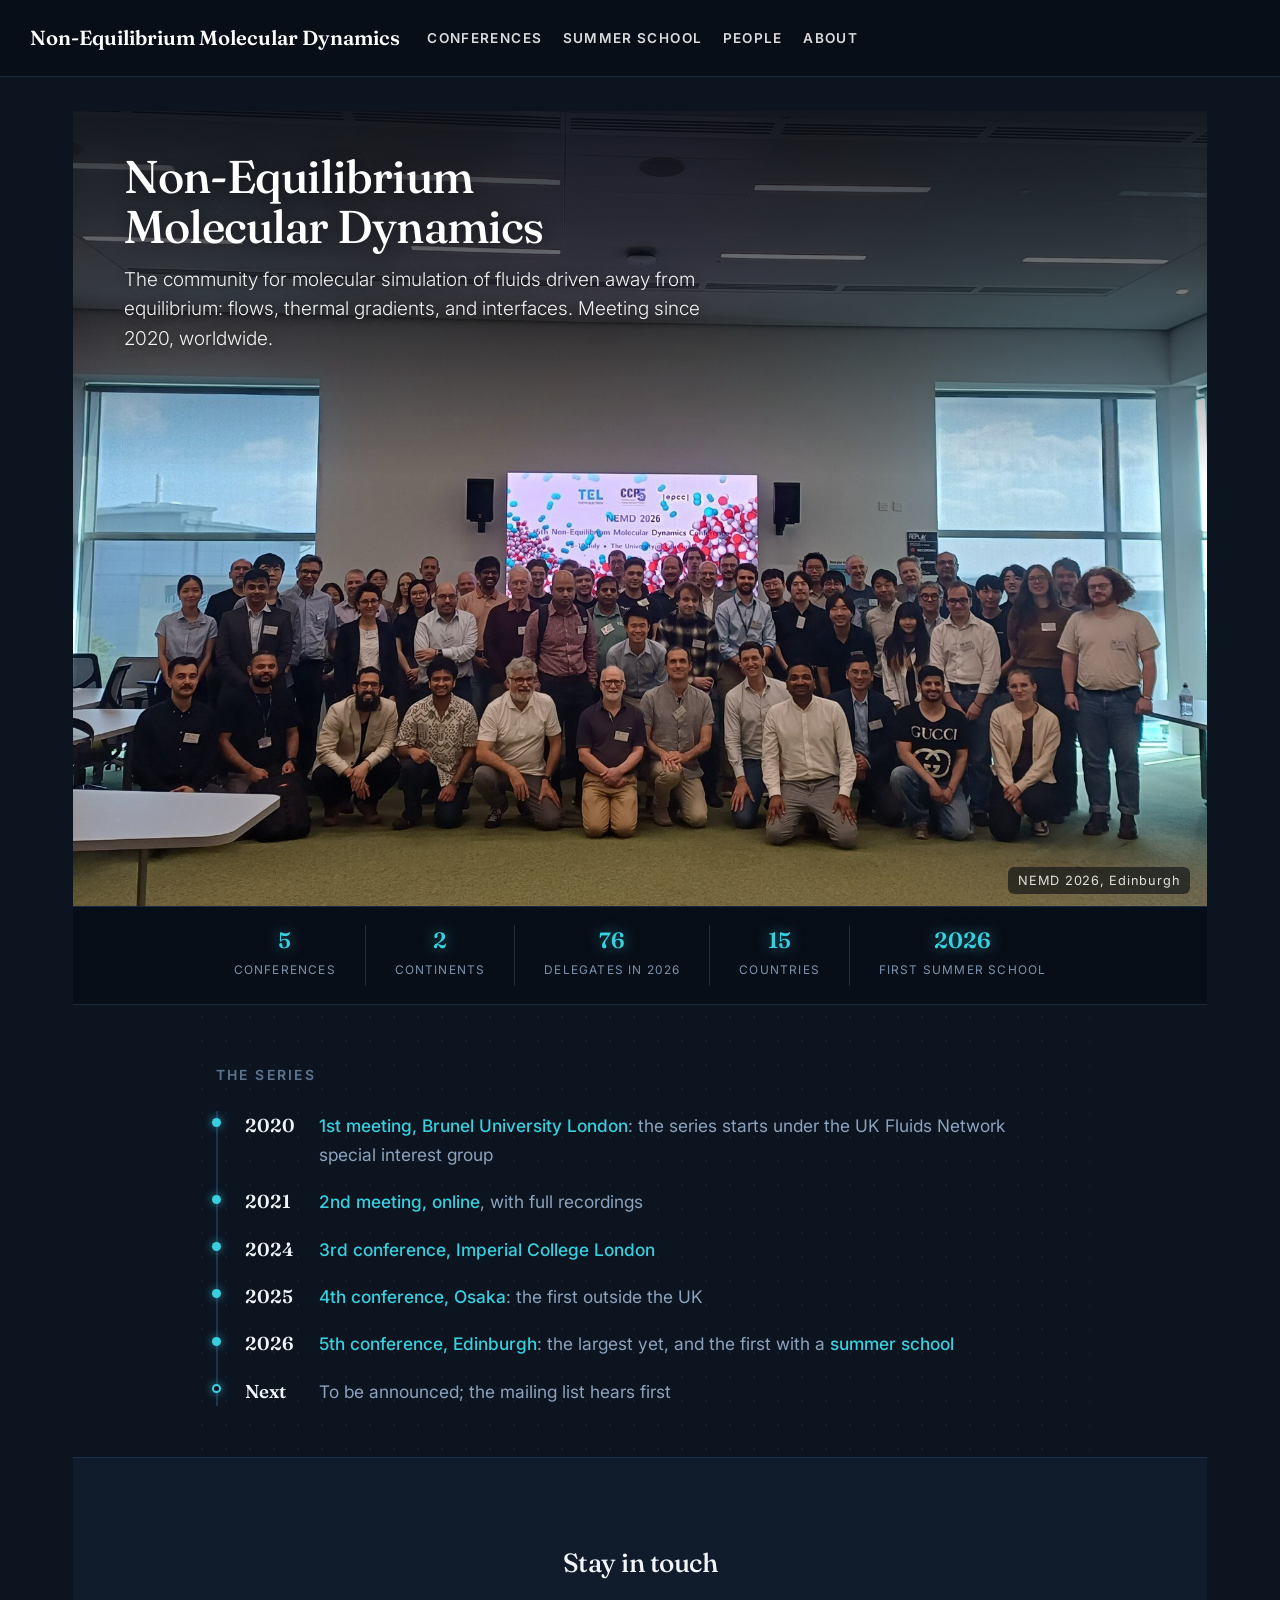
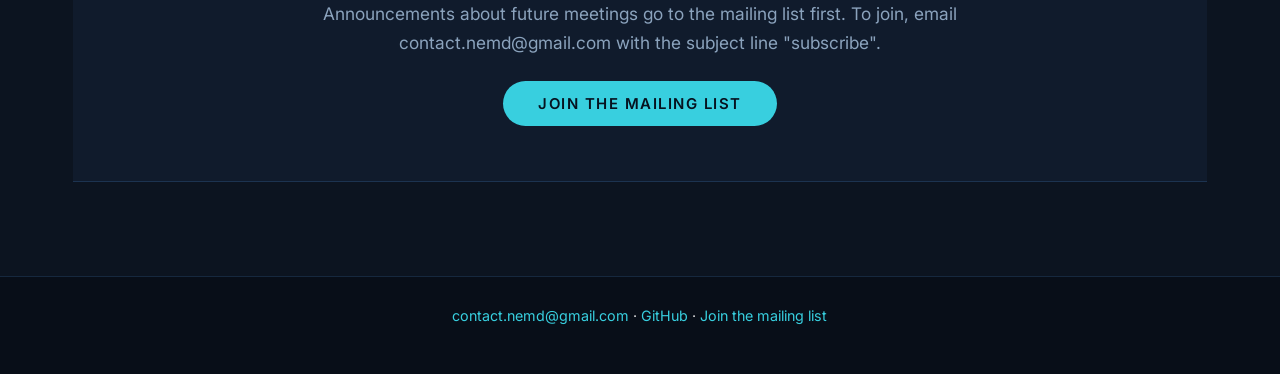
==== index.html @ f65babc8 "deploy: ddffe469382083d64a57200a4fabdeb3f2fb640e" ====
<!DOCTYPE html>
<html xmlns="http://www.w3.org/1999/xhtml" lang="en" xml:lang="en"><head>

<meta charset="utf-8">
<meta name="generator" content="quarto-1.9.38">

<meta name="viewport" content="width=device-width, initial-scale=1.0, user-scalable=yes">


<title>Non-Equilibrium Molecular Dynamics</title>
<style>
/* Default styles provided by pandoc.
** See https://pandoc.org/MANUAL.html#variables-for-html for config info.
*/
code{white-space: pre-wrap;}
span.smallcaps{font-variant: small-caps;}
div.columns{display: flex; gap: min(4vw, 1.5em);}
div.column{flex: auto; overflow-x: auto;}
div.hanging-indent{margin-left: 1.5em; text-indent: -1.5em;}
ul.task-list{list-style: none;}
ul.task-list li input[type="checkbox"] {
  width: 0.8em;
  margin: 0 0.8em 0.2em -1em; /* quarto-specific, see https://github.com/quarto-dev/quarto-cli/issues/4556 */ 
  vertical-align: middle;
}
</style>


<script src="site_libs/quarto-nav/quarto-nav.js"></script>
<script src="site_libs/quarto-nav/headroom.min.js"></script>
<link href="./images/favicon.png" rel="icon" type="image/png">
<script src="site_libs/clipboard/clipboard.min.js"></script>
<script src="site_libs/quarto-html/quarto.js" type="module"></script>
<script src="site_libs/quarto-html/tabsets/tabsets.js" type="module"></script>
<script src="site_libs/quarto-html/popper.min.js"></script>
<script src="site_libs/quarto-html/tippy.umd.min.js"></script>
<script src="site_libs/quarto-html/anchor.min.js"></script>
<link href="site_libs/quarto-html/tippy.css" rel="stylesheet">
<link href="site_libs/quarto-html/quarto-syntax-highlighting-15634bcf2e68342d4ad2dfa704d543f6.css" rel="stylesheet" id="quarto-text-highlighting-styles">
<script src="site_libs/bootstrap/bootstrap.min.js"></script>
<link href="site_libs/bootstrap/bootstrap-icons.css" rel="stylesheet">
<link href="site_libs/bootstrap/bootstrap-2e0edb63e787ecbdcb688959190b686b.min.css" rel="stylesheet" append-hash="true" id="quarto-bootstrap" data-mode="light">
<script id="quarto-search-options" type="application/json">{
  "language": {
    "search-no-results-text": "No results",
    "search-matching-documents-text": "matching documents",
    "search-copy-link-title": "Copy link to search",
    "search-hide-matches-text": "Hide additional matches",
    "search-more-match-text": "more match in this document",
    "search-more-matches-text": "more matches in this document",
    "search-clear-button-title": "Clear",
    "search-text-placeholder": "",
    "search-detached-cancel-button-title": "Cancel",
    "search-submit-button-title": "Submit",
    "search-label": "Search"
  }
}</script>
<link rel="preconnect" href="https://fonts.googleapis.com">
<link href="https://fonts.googleapis.com/css2?family=Fraunces:opsz,wght@9..144,400..600&amp;family=Inter:wght@300..700&amp;display=swap" rel="stylesheet">
<meta name="theme-color" content="#0c1420">


<link rel="stylesheet" href="styles.css">
</head>

<body class="nav-fixed quarto-light">

<div id="quarto-search-results"></div>
  <header id="quarto-header" class="headroom fixed-top">
    <nav class="navbar navbar-expand-lg " data-bs-theme="dark">
      <div class="navbar-container container-fluid">
      <div class="navbar-brand-container mx-auto">
    <a class="navbar-brand" href="./index.html">
    <span class="navbar-title">Non-Equilibrium Molecular Dynamics</span>
    </a>
  </div>
          <button class="navbar-toggler" type="button" data-bs-toggle="collapse" data-bs-target="#navbarCollapse" aria-controls="navbarCollapse" role="menu" aria-expanded="false" aria-label="Toggle navigation" onclick="if (window.quartoToggleHeadroom) { window.quartoToggleHeadroom(); }">
  <span class="navbar-toggler-icon"></span>
</button>
          <div class="collapse navbar-collapse" id="navbarCollapse">
            <ul class="navbar-nav navbar-nav-scroll me-auto">
  <li class="nav-item">
    <a class="nav-link" href="./conferences.html"> 
<span class="menu-text">Conferences</span></a>
  </li>  
  <li class="nav-item">
    <a class="nav-link" href="./summer-school.html"> 
<span class="menu-text">Summer School</span></a>
  </li>  
  <li class="nav-item">
    <a class="nav-link" href="./people.html"> 
<span class="menu-text">People</span></a>
  </li>  
  <li class="nav-item">
    <a class="nav-link" href="./about.html"> 
<span class="menu-text">About</span></a>
  </li>  
</ul>
          </div> <!-- /navcollapse -->
            <div class="quarto-navbar-tools">
</div>
      </div> <!-- /container-fluid -->
    </nav>
</header>
<!-- content -->
<div id="quarto-content" class="quarto-container page-columns page-rows-contents page-layout-full page-navbar">
<!-- sidebar -->
<!-- margin-sidebar -->
    
<!-- main -->
<main class="content column-page" id="quarto-document-content"><header id="title-block-header" class="quarto-title-block"></header>




<section class="hero-photo">
  <div class="overlay"></div>
  <div class="hero-text">
    <div class="hero-h1">Non-Equilibrium Molecular Dynamics</div>
    <p class="def">The community for molecular simulation of fluids driven away from equilibrium: flows, thermal gradients, and interfaces. Meeting since 2020, worldwide.</p>
  </div>
  <img class="hero-img" src="images/hero-2026.jpg" alt="Group photo of the NEMD 2026 conference delegates in Edinburgh">
  <span class="caption">NEMD 2026, Edinburgh</span>
</section>

<div class="ticker">
  <div class="t"><span class="n">5</span><span class="l">conferences</span></div>
  <div class="t"><span class="n">2</span><span class="l">continents</span></div>
  <div class="t"><span class="n">76</span><span class="l">delegates in 2026</span></div>
  <div class="t"><span class="n">15</span><span class="l">countries</span></div>
  <div class="t"><span class="n">2026</span><span class="l">first summer school</span></div>
</div>

<section class="series">
  <div class="kicker">The series</div>
  <div class="rail">
    <div class="tl-row"><span class="yr">2020</span><span class="what"><a href="conferences/nemd-2020.html">1st meeting, Brunel University London</a>: the series starts under the UK Fluids Network special interest group</span></div>
    <div class="tl-row"><span class="yr">2021</span><span class="what"><a href="conferences/nemd-2021.html">2nd meeting, online</a>, with full recordings</span></div>
    <div class="tl-row"><span class="yr">2024</span><span class="what"><a href="conferences/nemd-2024.html">3rd conference, Imperial College London</a></span></div>
    <div class="tl-row"><span class="yr">2025</span><span class="what"><a href="conferences/nemd-2025.html">4th conference, Osaka</a>: the first outside the UK</span></div>
    <div class="tl-row"><span class="yr">2026</span><span class="what"><a href="conferences/nemd-2026.html">5th conference, Edinburgh</a>: the largest yet, and the first with a <a href="summer-school.html">summer school</a></span></div>
    <div class="tl-row future"><span class="yr">Next</span><span class="what">To be announced; the mailing list hears first</span></div>
  </div>
</section>

<section class="band-light">
  <h2 class="anchored">Stay in touch</h2>
  <p>Announcements about future meetings go to the mailing list first. To join, email contact.nemd@gmail.com with the subject line "subscribe".</p>
  <a class="cta" href="mailto:contact.nemd@gmail.com?subject=subscribe">Join the mailing list</a>
</section>



</main> <!-- /main -->
<script id="quarto-html-after-body" type="application/javascript">
  window.document.addEventListener("DOMContentLoaded", function (event) {
    const icon = "";
    const anchorJS = new window.AnchorJS();
    anchorJS.options = {
      placement: 'right',
      icon: icon
    };
    anchorJS.add('.anchored');
    const isCodeAnnotation = (el) => {
      for (const clz of el.classList) {
        if (clz.startsWith('code-annotation-')) {                     
          return true;
        }
      }
      return false;
    }
    const onCopySuccess = function(e) {
      // button target
      const button = e.trigger;
      // don't keep focus
      button.blur();
      // flash "checked"
      button.classList.add('code-copy-button-checked');
      var currentTitle = button.getAttribute("title");
      button.setAttribute("title", "Copied!");
      let tooltip;
      if (window.bootstrap) {
        button.setAttribute("data-bs-toggle", "tooltip");
        button.setAttribute("data-bs-placement", "left");
        button.setAttribute("data-bs-title", "Copied!");
        tooltip = new bootstrap.Tooltip(button, 
          { trigger: "manual", 
            customClass: "code-copy-button-tooltip",
            offset: [0, -8]});
        tooltip.show();    
      }
      setTimeout(function() {
        if (tooltip) {
          tooltip.hide();
          button.removeAttribute("data-bs-title");
          button.removeAttribute("data-bs-toggle");
          button.removeAttribute("data-bs-placement");
        }
        button.setAttribute("title", currentTitle);
        button.classList.remove('code-copy-button-checked');
      }, 1000);
      // clear code selection
      e.clearSelection();
    }
    const getTextToCopy = function(trigger) {
      const outerScaffold = trigger.parentElement.cloneNode(true);
      const codeEl = outerScaffold.querySelector('code');
      for (const childEl of codeEl.children) {
        if (isCodeAnnotation(childEl)) {
          childEl.remove();
        }
      }
      return codeEl.innerText;
    }
    const clipboard = new window.ClipboardJS('.code-copy-button:not([data-in-quarto-modal])', {
      text: getTextToCopy
    });
    clipboard.on('success', onCopySuccess);
    if (window.document.getElementById('quarto-embedded-source-code-modal')) {
      const clipboardModal = new window.ClipboardJS('.code-copy-button[data-in-quarto-modal]', {
        text: getTextToCopy,
        container: window.document.getElementById('quarto-embedded-source-code-modal')
      });
      clipboardModal.on('success', onCopySuccess);
    }
      var localhostRegex = new RegExp(/^(?:http|https):\/\/localhost\:?[0-9]*\//);
      var mailtoRegex = new RegExp(/^mailto:/);
        var filterRegex = new RegExp("https:\/\/non-equilibrium-molecular-dynamics\.github\.io");
      var isInternal = (href) => {
          return filterRegex.test(href) || localhostRegex.test(href) || mailtoRegex.test(href);
      }
      // Inspect non-navigation links and adorn them if external
     var links = window.document.querySelectorAll('a[href]:not(.nav-link):not(.navbar-brand):not(.toc-action):not(.sidebar-link):not(.sidebar-item-toggle):not(.pagination-link):not(.no-external):not([aria-hidden]):not(.dropdown-item):not(.quarto-navigation-tool):not(.about-link)');
      for (var i=0; i<links.length; i++) {
        const link = links[i];
        if (!isInternal(link.href)) {
          // undo the damage that might have been done by quarto-nav.js in the case of
          // links that we want to consider external
          if (link.dataset.originalHref !== undefined) {
            link.href = link.dataset.originalHref;
          }
            // target, if specified
            link.setAttribute("target", "_blank");
            if (link.getAttribute("rel") === null) {
              link.setAttribute("rel", "noopener");
            }
        }
      }
    function tippyHover(el, contentFn, onTriggerFn, onUntriggerFn) {
      const config = {
        allowHTML: true,
        maxWidth: 500,
        delay: 100,
        arrow: false,
        appendTo: function(el) {
            return el.parentElement;
        },
        interactive: true,
        interactiveBorder: 10,
        theme: 'quarto',
        placement: 'bottom-start',
      };
      if (contentFn) {
        config.content = contentFn;
      }
      if (onTriggerFn) {
        config.onTrigger = onTriggerFn;
      }
      if (onUntriggerFn) {
        config.onUntrigger = onUntriggerFn;
      }
      window.tippy(el, config); 
    }
    const noterefs = window.document.querySelectorAll('a[role="doc-noteref"]');
    for (var i=0; i<noterefs.length; i++) {
      const ref = noterefs[i];
      tippyHover(ref, function() {
        // use id or data attribute instead here
        let href = ref.getAttribute('data-footnote-href') || ref.getAttribute('href');
        try { href = new URL(href).hash; } catch {}
        const id = href.replace(/^#\/?/, "");
        const note = window.document.getElementById(id);
        if (note) {
          return note.innerHTML;
        } else {
          return "";
        }
      });
    }
    const xrefs = window.document.querySelectorAll('a.quarto-xref');
    const processXRef = (id, note) => {
      // Strip column container classes
      const stripColumnClz = (el) => {
        el.classList.remove("page-full", "page-columns");
        if (el.children) {
          for (const child of el.children) {
            stripColumnClz(child);
          }
        }
      }
      stripColumnClz(note)
      if (id === null || id.startsWith('sec-')) {
        // Special case sections, only their first couple elements
        const container = document.createElement("div");
        if (note.children && note.children.length > 2) {
          container.appendChild(note.children[0].cloneNode(true));
          for (let i = 1; i < note.children.length; i++) {
            const child = note.children[i];
            if (child.tagName === "P" && child.innerText === "") {
              continue;
            } else {
              container.appendChild(child.cloneNode(true));
              break;
            }
          }
          if (window.Quarto?.typesetMath) {
            window.Quarto.typesetMath(container);
          }
          return container.innerHTML
        } else {
          if (window.Quarto?.typesetMath) {
            window.Quarto.typesetMath(note);
          }
          return note.innerHTML;
        }
      } else {
        // Remove any anchor links if they are present
        const anchorLink = note.querySelector('a.anchorjs-link');
        if (anchorLink) {
          anchorLink.remove();
        }
        if (window.Quarto?.typesetMath) {
          window.Quarto.typesetMath(note);
        }
        if (note.classList.contains("callout")) {
          return note.outerHTML;
        } else {
          return note.innerHTML;
        }
      }
    }
    for (var i=0; i<xrefs.length; i++) {
      const xref = xrefs[i];
      tippyHover(xref, undefined, function(instance) {
        instance.disable();
        let url = xref.getAttribute('href');
        let hash = undefined; 
        if (url.startsWith('#')) {
          hash = url;
        } else {
          try { hash = new URL(url).hash; } catch {}
        }
        if (hash) {
          const id = hash.replace(/^#\/?/, "");
          const note = window.document.getElementById(id);
          if (note !== null) {
            try {
              const html = processXRef(id, note.cloneNode(true));
              instance.setContent(html);
            } finally {
              instance.enable();
              instance.show();
            }
          } else {
            // See if we can fetch this
            fetch(url.split('#')[0])
            .then(res => res.text())
            .then(html => {
              const parser = new DOMParser();
              const htmlDoc = parser.parseFromString(html, "text/html");
              const note = htmlDoc.getElementById(id);
              if (note !== null) {
                const html = processXRef(id, note);
                instance.setContent(html);
              } 
            }).finally(() => {
              instance.enable();
              instance.show();
            });
          }
        } else {
          // See if we can fetch a full url (with no hash to target)
          // This is a special case and we should probably do some content thinning / targeting
          fetch(url)
          .then(res => res.text())
          .then(html => {
            const parser = new DOMParser();
            const htmlDoc = parser.parseFromString(html, "text/html");
            const note = htmlDoc.querySelector('main.content');
            if (note !== null) {
              // This should only happen for chapter cross references
              // (since there is no id in the URL)
              // remove the first header
              if (note.children.length > 0 && note.children[0].tagName === "HEADER") {
                note.children[0].remove();
              }
              const html = processXRef(null, note);
              instance.setContent(html);
            } 
          }).finally(() => {
            instance.enable();
            instance.show();
          });
        }
      }, function(instance) {
      });
    }
        let selectedAnnoteEl;
        const selectorForAnnotation = ( cell, annotation) => {
          let cellAttr = 'data-code-cell="' + cell + '"';
          let lineAttr = 'data-code-annotation="' +  annotation + '"';
          const selector = 'span[' + cellAttr + '][' + lineAttr + ']';
          return selector;
        }
        const selectCodeLines = (annoteEl) => {
          const doc = window.document;
          const targetCell = annoteEl.getAttribute("data-target-cell");
          const targetAnnotation = annoteEl.getAttribute("data-target-annotation");
          const annoteSpan = window.document.querySelector(selectorForAnnotation(targetCell, targetAnnotation));
          const lines = annoteSpan.getAttribute("data-code-lines").split(",");
          const lineIds = lines.map((line) => {
            return targetCell + "-" + line;
          })
          let top = null;
          let height = null;
          let parent = null;
          if (lineIds.length > 0) {
              //compute the position of the single el (top and bottom and make a div)
              const el = window.document.getElementById(lineIds[0]);
              top = el.offsetTop;
              height = el.offsetHeight;
              parent = el.parentElement.parentElement;
            if (lineIds.length > 1) {
              const lastEl = window.document.getElementById(lineIds[lineIds.length - 1]);
              const bottom = lastEl.offsetTop + lastEl.offsetHeight;
              height = bottom - top;
            }
            if (top !== null && height !== null && parent !== null) {
              // cook up a div (if necessary) and position it 
              let div = window.document.getElementById("code-annotation-line-highlight");
              if (div === null) {
                div = window.document.createElement("div");
                div.setAttribute("id", "code-annotation-line-highlight");
                div.style.position = 'absolute';
                parent.appendChild(div);
              }
              div.style.top = top - 2 + "px";
              div.style.height = height + 4 + "px";
              div.style.left = 0;
              let gutterDiv = window.document.getElementById("code-annotation-line-highlight-gutter");
              if (gutterDiv === null) {
                gutterDiv = window.document.createElement("div");
                gutterDiv.setAttribute("id", "code-annotation-line-highlight-gutter");
                gutterDiv.style.position = 'absolute';
                const codeCell = window.document.getElementById(targetCell);
                const gutter = codeCell.querySelector('.code-annotation-gutter');
                gutter.appendChild(gutterDiv);
              }
              gutterDiv.style.top = top - 2 + "px";
              gutterDiv.style.height = height + 4 + "px";
            }
            selectedAnnoteEl = annoteEl;
          }
        };
        const unselectCodeLines = () => {
          const elementsIds = ["code-annotation-line-highlight", "code-annotation-line-highlight-gutter"];
          elementsIds.forEach((elId) => {
            const div = window.document.getElementById(elId);
            if (div) {
              div.remove();
            }
          });
          selectedAnnoteEl = undefined;
        };
          // Handle positioning of the toggle
      window.addEventListener(
        "resize",
        throttle(() => {
          elRect = undefined;
          if (selectedAnnoteEl) {
            selectCodeLines(selectedAnnoteEl);
          }
        }, 10)
      );
      function throttle(fn, ms) {
      let throttle = false;
      let timer;
        return (...args) => {
          if(!throttle) { // first call gets through
              fn.apply(this, args);
              throttle = true;
          } else { // all the others get throttled
              if(timer) clearTimeout(timer); // cancel #2
              timer = setTimeout(() => {
                fn.apply(this, args);
                timer = throttle = false;
              }, ms);
          }
        };
      }
        // Attach click handler to the DT
        const annoteDls = window.document.querySelectorAll('dt[data-target-cell]');
        for (const annoteDlNode of annoteDls) {
          annoteDlNode.addEventListener('click', (event) => {
            const clickedEl = event.target;
            if (clickedEl !== selectedAnnoteEl) {
              unselectCodeLines();
              const activeEl = window.document.querySelector('dt[data-target-cell].code-annotation-active');
              if (activeEl) {
                activeEl.classList.remove('code-annotation-active');
              }
              selectCodeLines(clickedEl);
              clickedEl.classList.add('code-annotation-active');
            } else {
              // Unselect the line
              unselectCodeLines();
              clickedEl.classList.remove('code-annotation-active');
            }
          });
        }
    const findCites = (el) => {
      const parentEl = el.parentElement;
      if (parentEl) {
        const cites = parentEl.dataset.cites;
        if (cites) {
          return {
            el,
            cites: cites.split(' ')
          };
        } else {
          return findCites(el.parentElement)
        }
      } else {
        return undefined;
      }
    };
    var bibliorefs = window.document.querySelectorAll('a[role="doc-biblioref"]');
    for (var i=0; i<bibliorefs.length; i++) {
      const ref = bibliorefs[i];
      const citeInfo = findCites(ref);
      if (citeInfo) {
        tippyHover(citeInfo.el, function() {
          var popup = window.document.createElement('div');
          citeInfo.cites.forEach(function(cite) {
            var citeDiv = window.document.createElement('div');
            citeDiv.classList.add('hanging-indent');
            citeDiv.classList.add('csl-entry');
            var biblioDiv = window.document.getElementById('ref-' + cite);
            if (biblioDiv) {
              citeDiv.innerHTML = biblioDiv.innerHTML;
            }
            popup.appendChild(citeDiv);
          });
          return popup.innerHTML;
        });
      }
    }
  });
  </script>
</div> <!-- /content -->
<footer class="footer">
  <div class="nav-footer">
    <div class="nav-footer-left">
      &nbsp;
    </div>   
    <div class="nav-footer-center">
<p><a href="mailto:contact.nemd@gmail.com">contact.nemd@gmail.com</a> · <a href="https://github.com/Non-Equilibrium-Molecular-Dynamics">GitHub</a> · <a href="mailto:contact.nemd@gmail.com?subject=subscribe">Join the mailing list</a></p>
</div>
    <div class="nav-footer-right">
      &nbsp;
    </div>
  </div>
</footer>




</body></html>
---- site_libs/quarto-html/tippy.css ----
.tippy-box[data-animation=fade][data-state=hidden]{opacity:0}[data-tippy-root]{max-width:calc(100vw - 10px)}.tippy-box{position:relative;background-color:#333;color:#fff;border-radius:4px;font-size:14px;line-height:1.4;white-space:normal;outline:0;transition-property:transform,visibility,opacity}.tippy-box[data-placement^=top]>.tippy-arrow{bottom:0}.tippy-box[data-placement^=top]>.tippy-arrow:before{bottom:-7px;left:0;border-width:8px 8px 0;border-top-color:initial;transform-origin:center top}.tippy-box[data-placement^=bottom]>.tippy-arrow{top:0}.tippy-box[data-placement^=bottom]>.tippy-arrow:before{top:-7px;left:0;border-width:0 8px 8px;border-bottom-color:initial;transform-origin:center bottom}.tippy-box[data-placement^=left]>.tippy-arrow{right:0}.tippy-box[data-placement^=left]>.tippy-arrow:before{border-width:8px 0 8px 8px;border-left-color:initial;right:-7px;transform-origin:center left}.tippy-box[data-placement^=right]>.tippy-arrow{left:0}.tippy-box[data-placement^=right]>.tippy-arrow:before{left:-7px;border-width:8px 8px 8px 0;border-right-color:initial;transform-origin:center right}.tippy-box[data-inertia][data-state=visible]{transition-timing-function:cubic-bezier(.54,1.5,.38,1.11)}.tippy-arrow{width:16px;height:16px;color:#333}.tippy-arrow:before{content:"";position:absolute;border-color:transparent;border-style:solid}.tippy-content{position:relative;padding:5px 9px;z-index:1}
---- site_libs/quarto-html/quarto-syntax-highlighting-15634bcf2e68342d4ad2dfa704d543f6.css ----
/* quarto syntax highlight colors */
:root {
  --quarto-hl-ot-color: #003B4F;
  --quarto-hl-at-color: #657422;
  --quarto-hl-ss-color: #20794D;
  --quarto-hl-an-color: #5E5E5E;
  --quarto-hl-fu-color: #4758AB;
  --quarto-hl-st-color: #20794D;
  --quarto-hl-cf-color: #003B4F;
  --quarto-hl-op-color: #5E5E5E;
  --quarto-hl-er-color: #AD0000;
  --quarto-hl-bn-color: #AD0000;
  --quarto-hl-al-color: #AD0000;
  --quarto-hl-va-color: #111111;
  --quarto-hl-bu-color: inherit;
  --quarto-hl-ex-color: inherit;
  --quarto-hl-pp-color: #AD0000;
  --quarto-hl-in-color: #5E5E5E;
  --quarto-hl-vs-color: #20794D;
  --quarto-hl-wa-color: #5E5E5E;
  --quarto-hl-do-color: #5E5E5E;
  --quarto-hl-im-color: #00769E;
  --quarto-hl-ch-color: #20794D;
  --quarto-hl-dt-color: #AD0000;
  --quarto-hl-fl-color: #AD0000;
  --quarto-hl-co-color: #5E5E5E;
  --quarto-hl-cv-color: #5E5E5E;
  --quarto-hl-cn-color: #8f5902;
  --quarto-hl-sc-color: #5E5E5E;
  --quarto-hl-dv-color: #AD0000;
  --quarto-hl-kw-color: #003B4F;
}

/* other quarto variables */
:root {
  --quarto-font-monospace: SFMono-Regular, Menlo, Monaco, Consolas, "Liberation Mono", "Courier New", monospace;
}

/* syntax highlight based on Pandoc's rules */
pre > code.sourceCode > span {
  color: #003B4F;
}

code.sourceCode > span {
  color: #003B4F;
}

div.sourceCode,
div.sourceCode pre.sourceCode {
  color: #003B4F;
}

/* Normal */
code span {
  color: #003B4F;
}

/* Alert */
code span.al {
  color: #AD0000;
  font-style: inherit;
}

/* Annotation */
code span.an {
  color: #5E5E5E;
  font-style: inherit;
}

/* Attribute */
code span.at {
  color: #657422;
  font-style: inherit;
}

/* BaseN */
code span.bn {
  color: #AD0000;
  font-style: inherit;
}

/* BuiltIn */
code span.bu {
  font-style: inherit;
}

/* ControlFlow */
code span.cf {
  color: #003B4F;
  font-weight: bold;
  font-style: inherit;
}

/* Char */
code span.ch {
  color: #20794D;
  font-style: inherit;
}

/* Constant */
code span.cn {
  color: #8f5902;
  font-style: inherit;
}

/* Comment */
code span.co {
  color: #5E5E5E;
  font-style: inherit;
}

/* CommentVar */
code span.cv {
  color: #5E5E5E;
  font-style: italic;
}

/* Documentation */
code span.do {
  color: #5E5E5E;
  font-style: italic;
}

/* DataType */
code span.dt {
  color: #AD0000;
  font-style: inherit;
}

/* DecVal */
code span.dv {
  color: #AD0000;
  font-style: inherit;
}

/* Error */
code span.er {
  color: #AD0000;
  font-style: inherit;
}

/* Extension */
code span.ex {
  font-style: inherit;
}

/* Float */
code span.fl {
  color: #AD0000;
  font-style: inherit;
}

/* Function */
code span.fu {
  color: #4758AB;
  font-style: inherit;
}

/* Import */
code span.im {
  color: #00769E;
  font-style: inherit;
}

/* Information */
code span.in {
  color: #5E5E5E;
  font-style: inherit;
}

/* Keyword */
code span.kw {
  color: #003B4F;
  font-weight: bold;
  font-style: inherit;
}

/* Operator */
code span.op {
  color: #5E5E5E;
  font-style: inherit;
}

/* Other */
code span.ot {
  color: #003B4F;
  font-style: inherit;
}

/* Preprocessor */
code span.pp {
  color: #AD0000;
  font-style: inherit;
}

/* SpecialChar */
code span.sc {
  color: #5E5E5E;
  font-style: inherit;
}

/* SpecialString */
code span.ss {
  color: #20794D;
  font-style: inherit;
}

/* String */
code span.st {
  color: #20794D;
  font-style: inherit;
}

/* Variable */
code span.va {
  color: #111111;
  font-style: inherit;
}

/* VerbatimString */
code span.vs {
  color: #20794D;
  font-style: inherit;
}

/* Warning */
code span.wa {
  color: #5E5E5E;
  font-style: italic;
}

.prevent-inlining {
  content: "</";
}

/*# sourceMappingURL=f23921c56f73e400b49028c9186a1aa0.css.map */
---- styles.css ----
/* ============================================
   Non-Equilibrium Molecular Dynamics
   Dark molecular identity
   ============================================ */

:root {
  --bg: #0c1420;
  --bg-deep: #080e18;
  --surface: #101b2c;
  --line: #1c3350;
  --ink-bright: #f1f5f9;
  --ink: #cbd5e1;
  --ink-dim: #8ba3bd;
  --ink-faint: #5b7590;
  --cyan: #38cfdf;
  --cyan-bright: #7ee7f2;
  --glow: rgba(56, 207, 223, 0.55);
}

body {
  font-family: 'Inter', -apple-system, BlinkMacSystemFont, sans-serif;
  font-size: 1.02rem;
  line-height: 1.7;
  color: var(--ink);
  background: var(--bg);
}

h1, h2, h3, h4 {
  font-family: 'Fraunces', serif;
  font-weight: 500;
  color: var(--ink-bright);
  letter-spacing: -0.02em;
}

a { color: var(--cyan); text-decoration: none; }
a:hover { color: var(--cyan-bright); }

/* ===== Navbar ===== */
.navbar {
  padding: 0.9rem 2rem;
  background: var(--bg-deep) !important;
  border-bottom: 1px solid #16283e;
}
.navbar-brand, .navbar-title {
  font-family: 'Fraunces', serif;
  font-size: 1.2rem;
  font-weight: 600;
  color: white !important;
}
.navbar-nav .nav-link {
  text-transform: uppercase;
  font-size: 0.8rem;
  font-weight: 600;
  letter-spacing: 0.1em;
  color: rgba(255, 255, 255, 0.85) !important;
}
.navbar-nav .nav-link:hover { color: var(--cyan-bright) !important; }
.navbar-toggler-icon { filter: invert(1); }

/* ===== Photo hero (home) ===== */
.hero-photo {
  position: relative;
  width: 100%;
}
.hero-photo img.hero-img {
  display: block;
  width: 100%;
  height: auto;
}
.hero-photo .overlay {
  position: absolute;
  inset: 0;
  background: linear-gradient(180deg, rgba(5, 10, 18, 0.85) 0%,
              rgba(5, 10, 18, 0.5) 26%, rgba(5, 10, 18, 0) 46%);
}
.hero-photo .hero-text {
  position: absolute;
  top: 0;
  left: 0;
  right: 0;
  padding: 2.4rem 3rem 0;
  z-index: 2;
  display: flex;
  flex-wrap: wrap;
  align-items: baseline;
  gap: 0.4rem 2.4rem;
}
.hero-photo .hero-h1 {
  font-family: 'Fraunces', serif;
  font-weight: 500;
  letter-spacing: -0.02em;
  color: #fff;
  font-size: 2.7rem;
  line-height: 1.08;
  margin: 0;
  max-width: 17ch;
  text-shadow: 0 2px 16px rgba(0, 0, 0, 0.45);
}
.hero-photo .def {
  color: rgba(255, 255, 255, 0.94);
  font-size: 1.12rem;
  font-weight: 300;
  max-width: 48ch;
  line-height: 1.55;
  text-shadow: 0 1px 10px rgba(0, 0, 0, 0.5);
  margin: 0.4rem 0 0;
}
.hero-photo .caption {
  position: absolute;
  right: 1rem;
  bottom: 0.7rem;
  z-index: 2;
  color: rgba(255, 255, 255, 0.85);
  background: rgba(5, 10, 18, 0.6);
  border-radius: 6px;
  padding: 0.15rem 0.6rem;
  font-size: 0.75rem;
  letter-spacing: 0.06em;
}

/* Mobile: title block above the photo, image never cropped */
@media (max-width: 820px) {
  .hero-photo .overlay { display: none; }
  .hero-photo .hero-text {
    position: static;
    background: var(--bg-deep);
    padding: 2rem 1.5rem;
    display: block;
  }
  .hero-photo .hero-h1 { font-size: 1.9rem; max-width: none; }
  .hero-photo .def { max-width: none; }
}

/* ===== Stat ticker ===== */
.ticker {
  background: var(--bg-deep);
  border-top: 1px solid #16283e;
  border-bottom: 1px solid #16283e;
  color: #fff;
  display: flex;
  justify-content: center;
  flex-wrap: wrap;
  padding: 1.05rem 1.5rem;
}
.ticker .t {
  padding: 0.2rem 1.7rem;
  text-align: center;
  border-right: 1px solid rgba(255, 255, 255, 0.12);
}
.ticker .t:last-child { border-right: 0; }
.ticker .n {
  font: 600 1.3rem 'Fraunces', serif;
  color: var(--cyan);
  text-shadow: 0 0 14px var(--glow);
  display: block;
  line-height: 1.15;
}
.ticker .l {
  font-size: 0.7rem;
  text-transform: uppercase;
  letter-spacing: 0.1em;
  color: #7c93ad;
}

/* ===== Series timeline (particle field) ===== */
.series {
  max-width: 900px;
  margin: 0 auto;
  padding: 3.6rem 1.5rem 3rem;
  background-image: radial-gradient(rgba(56, 207, 223, 0.07) 1px, transparent 1px);
  background-size: 24px 24px;
}
.series .kicker {
  font: 600 0.82rem 'Inter', sans-serif;
  text-transform: uppercase;
  letter-spacing: 0.16em;
  color: var(--ink-faint);
  margin-bottom: 1.6rem;
}
.rail {
  display: flex;
  flex-direction: column;
  gap: 1.05rem;
  border-left: 2px solid var(--line);
  padding-left: 1.6rem;
}
.tl-row {
  display: flex;
  gap: 1.2rem;
  align-items: baseline;
  position: relative;
}
.tl-row::before {
  content: "";
  position: absolute;
  left: -1.95rem;
  top: 0.42em;
  width: 9px;
  height: 9px;
  border-radius: 50%;
  background: var(--cyan);
  box-shadow: 0 0 10px rgba(56, 207, 223, 0.7);
}
.tl-row.future::before { background: var(--bg); border: 2px solid var(--cyan); }
.tl-row .yr {
  font: 600 1.1rem 'Fraunces', serif;
  color: var(--ink-bright);
  min-width: 3.2rem;
}
.tl-row .what { color: var(--ink-dim); }
.tl-row .what a { font-weight: 500; }

/* ===== Bands ===== */
.band-light {
  background: var(--surface);
  border-top: 1px solid var(--line);
  border-bottom: 1px solid var(--line);
  padding: 3.2rem 1.5rem;
  text-align: center;
}
.band-light h2 { font-size: 1.55rem; margin-bottom: 0.7rem; border: 0; }
.band-light p { max-width: 680px; margin: 0 auto; color: var(--ink-dim); }
.band-light .cta {
  display: inline-block;
  margin-top: 1.4rem;
  padding: 0.8rem 2.1rem;
  background: var(--cyan);
  color: #06121f;
  font: 600 0.88rem 'Inter', sans-serif;
  text-transform: uppercase;
  letter-spacing: 0.1em;
  border-radius: 50px;
}
.band-light .cta:hover { background: var(--cyan-bright); color: #06121f; }
.join-line {
  text-align: center;
  padding: 2.4rem 1.5rem;
  color: var(--ink-dim);
}

/* ===== Event pages ===== */
.event-meta {
  font: 600 0.85rem 'Inter', sans-serif;
  text-transform: uppercase;
  letter-spacing: 0.12em;
  color: var(--cyan);
  margin: -0.4rem 0 1.4rem;
}
.event-photo img {
  width: 100%;
  border-radius: 10px;
  border: 1px solid rgba(255, 255, 255, 0.08);
  box-shadow: 0 12px 34px rgba(0, 0, 0, 0.5);
  margin: 1.2rem 0;
}
.photo-credit { font-size: 0.8rem; color: var(--ink-faint); margin-top: -0.8rem; }

/* ===== Conference list: one full-width panel per meeting ===== */
.ed-grid {
  display: flex;
  flex-direction: column;
  gap: 1.3rem;
  margin-top: 1.6rem;
}
.ed-card {
  display: grid;
  grid-template-columns: 300px 1fr;
  border: 1px solid var(--line);
  border-radius: 12px;
  overflow: hidden;
  box-shadow: 0 2px 14px rgba(0, 0, 0, 0.35);
  background: var(--surface);
  transition: transform 0.2s ease, box-shadow 0.2s ease, border-color 0.2s ease;
}
.ed-card:hover {
  transform: translateY(-3px);
  box-shadow: 0 12px 30px rgba(0, 0, 0, 0.55);
  border-color: #2a4a6e;
}
.ed-card .img {
  min-height: 168px;
  height: 100%;
  background: linear-gradient(135deg, #16283e 0%, #0d5c6e 100%);
  display: flex;
  align-items: center;
  justify-content: center;
  color: var(--cyan-bright);
  font-family: 'Fraunces', serif;
  font-size: 1.9rem;
  background-size: cover;
  background-position: center;
}
.ed-card .body { padding: 1.15rem 1.5rem 1.2rem; align-self: center; }
@media (max-width: 700px) {
  .ed-card { grid-template-columns: 1fr; }
  .ed-card .img { min-height: 150px; }
}
.ed-card .yr {
  font: 600 0.75rem 'Inter', sans-serif;
  text-transform: uppercase;
  letter-spacing: 0.12em;
  color: var(--cyan);
}
.ed-card h3 { font-size: 1.12rem; margin: 0.2rem 0 0.3rem; }
.ed-card p { font-size: 0.87rem; color: var(--ink-dim); line-height: 1.55; margin: 0; }
.ed-card a { color: inherit; }

/* ===== People ===== */
.person { margin-bottom: 0.35rem; }
.person .name { font-weight: 600; color: var(--ink-bright); }
.person .aff { color: var(--ink-dim); }

/* ===== Footer ===== */
.nav-footer {
  background: var(--bg-deep);
  border-top: 1px solid #16283e;
  color: rgba(255, 255, 255, 0.85);
  padding: 1.6rem 1rem;
}
.nav-footer a { color: var(--cyan); }

/* Quarto tidy-ups */
#quarto-content { padding-top: 0 !important; }
.quarto-title-block .quarto-title h1 { margin-top: 1rem; }
main.content { margin-bottom: 2rem; }
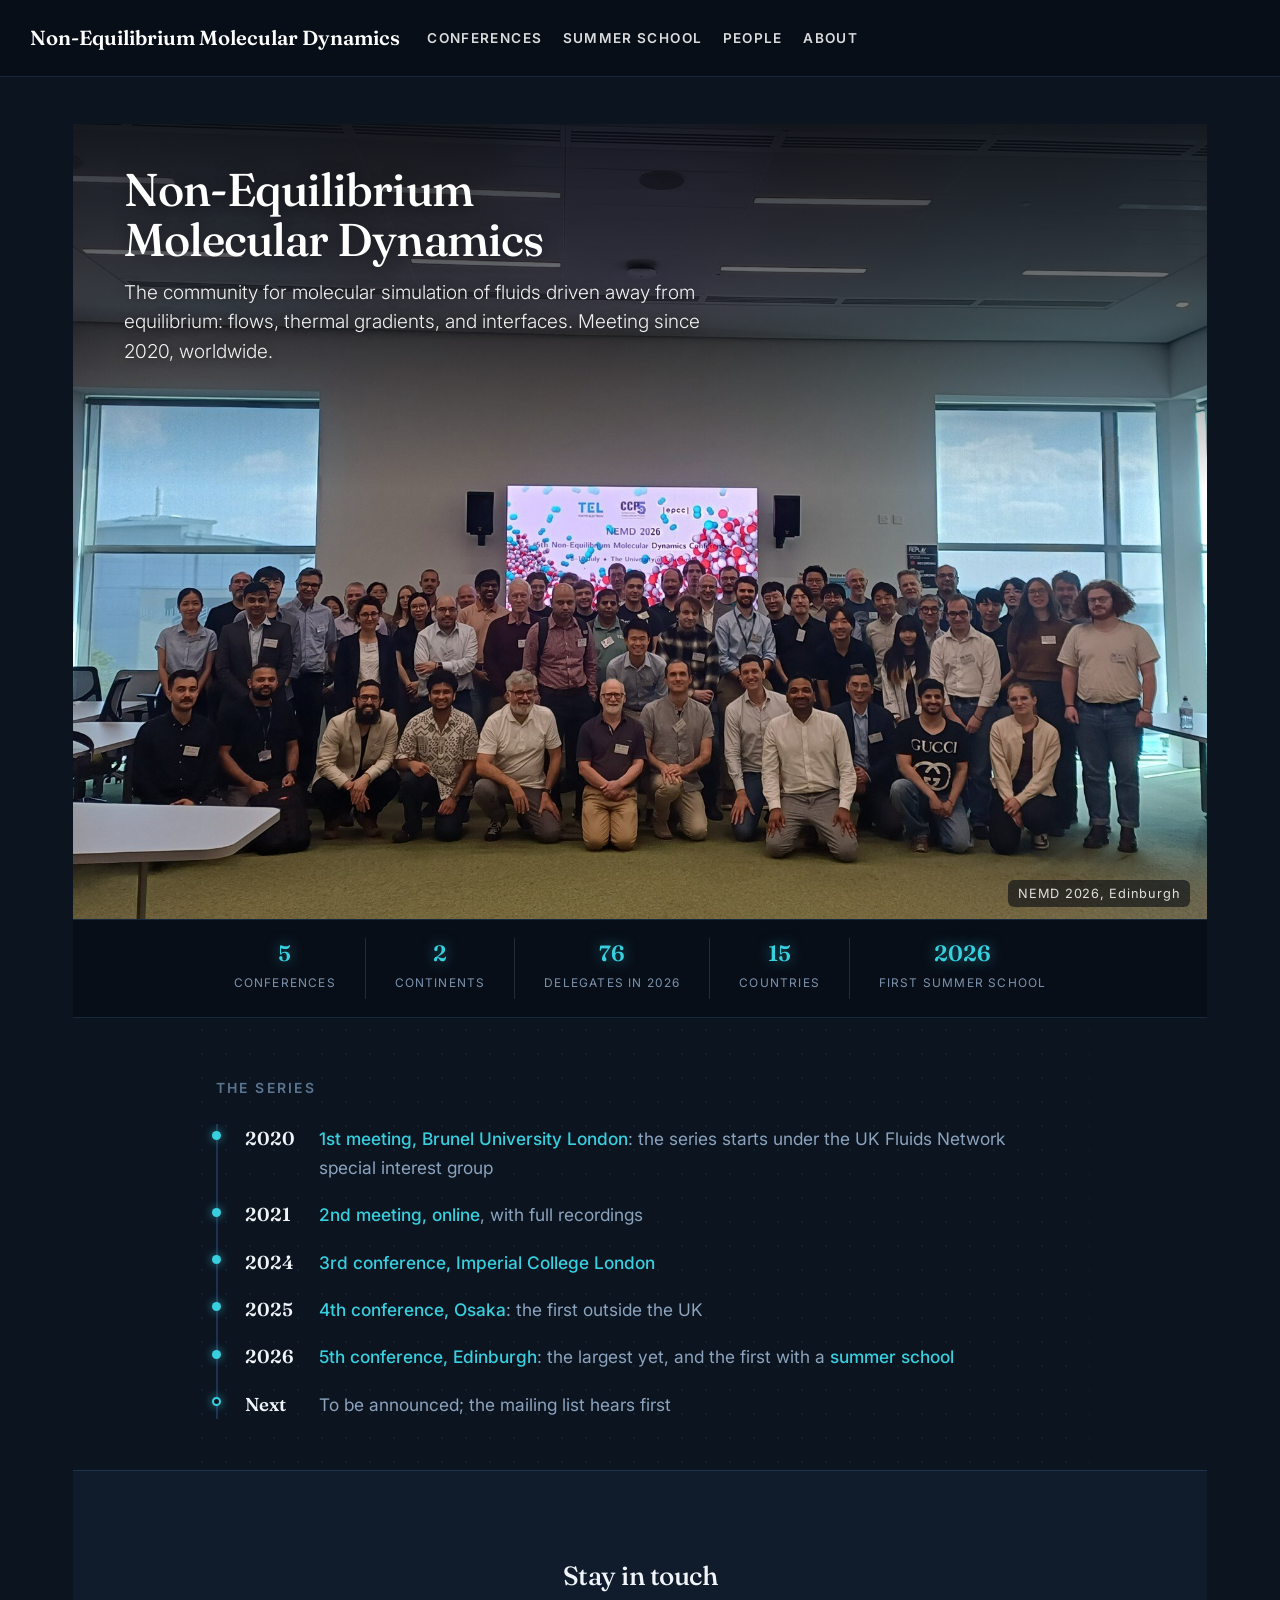
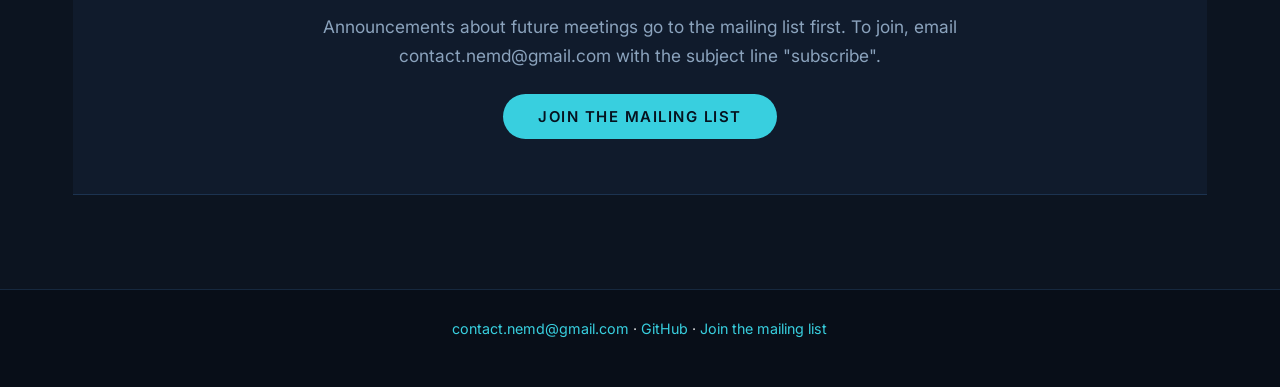
==== commit a8f184df: "deploy: 41fcb12b0a6a04b1862897ae75a1ab137d27b4ba" ====
--- a/index.html
+++ b/index.html
@@ -2,7 +2,7 @@
 <html xmlns="http://www.w3.org/1999/xhtml" lang="en" xml:lang="en"><head>
 
 <meta charset="utf-8">
-<meta name="generator" content="quarto-1.9.38">
+<meta name="generator" content="quarto-1.10.18">
 
 <meta name="viewport" content="width=device-width, initial-scale=1.0, user-scalable=yes">
 
@@ -12,10 +12,13 @@
 /* Default styles provided by pandoc.
 ** See https://pandoc.org/MANUAL.html#variables-for-html for config info.
 */
-code{white-space: pre-wrap;}
 span.smallcaps{font-variant: small-caps;}
-div.columns{display: flex; gap: min(4vw, 1.5em);}
-div.column{flex: auto; overflow-x: auto;}
+div.columns{display: flex; gap: 1.5em;}
+div.column{flex: auto;}
+@media screen {
+div.columns{gap: min(4vw, 1.5em);}
+div.column{overflow-x: auto;}
+}
 div.hanging-indent{margin-left: 1.5em; text-indent: -1.5em;}
 ul.task-list{list-style: none;}
 ul.task-list li input[type="checkbox"] {
@@ -36,10 +39,10 @@
 <script src="site_libs/quarto-html/tippy.umd.min.js"></script>
 <script src="site_libs/quarto-html/anchor.min.js"></script>
 <link href="site_libs/quarto-html/tippy.css" rel="stylesheet">
-<link href="site_libs/quarto-html/quarto-syntax-highlighting-15634bcf2e68342d4ad2dfa704d543f6.css" rel="stylesheet" id="quarto-text-highlighting-styles">
+<link href="site_libs/quarto-html/quarto-syntax-highlighting-64a204ab8560d761af7679ceaba22944.css" rel="stylesheet" id="quarto-text-highlighting-styles">
 <script src="site_libs/bootstrap/bootstrap.min.js"></script>
 <link href="site_libs/bootstrap/bootstrap-icons.css" rel="stylesheet">
-<link href="site_libs/bootstrap/bootstrap-2e0edb63e787ecbdcb688959190b686b.min.css" rel="stylesheet" append-hash="true" id="quarto-bootstrap" data-mode="light">
+<link href="site_libs/bootstrap/bootstrap-40f6abe3b4c118ce57032e01e33312db.min.css" rel="stylesheet" append-hash="true" id="quarto-bootstrap" data-mode="light">
 <script id="quarto-search-options" type="application/json">{
   "language": {
     "search-no-results-text": "No results",
--- a/site_libs/quarto-html/quarto-syntax-highlighting-64a204ab8560d761af7679ceaba22944.css
+++ b/site_libs/quarto-html/quarto-syntax-highlighting-64a204ab8560d761af7679ceaba22944.css
@@ -0,0 +1,236 @@
+/* quarto syntax highlight colors */
+:root {
+  --quarto-hl-ot-color: #003B4F;
+  --quarto-hl-at-color: #657422;
+  --quarto-hl-ss-color: #20794D;
+  --quarto-hl-an-color: #5E5E5E;
+  --quarto-hl-fu-color: #4758AB;
+  --quarto-hl-st-color: #20794D;
+  --quarto-hl-cf-color: #003B4F;
+  --quarto-hl-op-color: #5E5E5E;
+  --quarto-hl-er-color: #AD0000;
+  --quarto-hl-bn-color: #AD0000;
+  --quarto-hl-al-color: #AD0000;
+  --quarto-hl-va-color: #111111;
+  --quarto-hl-bu-color: inherit;
+  --quarto-hl-ex-color: inherit;
+  --quarto-hl-pp-color: #AD0000;
+  --quarto-hl-in-color: #5E5E5E;
+  --quarto-hl-vs-color: #20794D;
+  --quarto-hl-wa-color: #5E5E5E;
+  --quarto-hl-do-color: #5E5E5E;
+  --quarto-hl-im-color: #00769E;
+  --quarto-hl-ch-color: #20794D;
+  --quarto-hl-dt-color: #AD0000;
+  --quarto-hl-fl-color: #AD0000;
+  --quarto-hl-co-color: #5E5E5E;
+  --quarto-hl-cv-color: #5E5E5E;
+  --quarto-hl-cn-color: #8f5902;
+  --quarto-hl-sc-color: #5E5E5E;
+  --quarto-hl-dv-color: #AD0000;
+  --quarto-hl-kw-color: #003B4F;
+}
+
+/* other quarto variables */
+:root {
+  --quarto-font-monospace: SFMono-Regular, Menlo, Monaco, Consolas, "Liberation Mono", "Courier New", monospace;
+}
+
+/* syntax highlight based on Pandoc's rules */
+pre > code.sourceCode > span {
+  color: #003B4F;
+}
+
+code.sourceCode > span {
+  color: #003B4F;
+}
+
+div.sourceCode,
+div.sourceCode pre.sourceCode {
+  color: #003B4F;
+}
+
+/* Normal */
+code span {
+  color: #003B4F;
+}
+
+/* Alert */
+code span.al {
+  color: #AD0000;
+  font-style: inherit;
+}
+
+/* Annotation */
+code span.an {
+  color: #5E5E5E;
+  font-style: inherit;
+}
+
+/* Attribute */
+code span.at {
+  color: #657422;
+  font-style: inherit;
+}
+
+/* BaseN */
+code span.bn {
+  color: #AD0000;
+  font-style: inherit;
+}
+
+/* BuiltIn */
+code span.bu {
+  font-style: inherit;
+}
+
+/* ControlFlow */
+code span.cf {
+  color: #003B4F;
+  font-weight: bold;
+  font-style: inherit;
+}
+
+/* Char */
+code span.ch {
+  color: #20794D;
+  font-style: inherit;
+}
+
+/* Constant */
+code span.cn {
+  color: #8f5902;
+  font-style: inherit;
+}
+
+/* Comment */
+code span.co {
+  color: #5E5E5E;
+  font-style: inherit;
+}
+
+/* CommentVar */
+code span.cv {
+  color: #5E5E5E;
+  font-style: italic;
+}
+
+/* Documentation */
+code span.do {
+  color: #5E5E5E;
+  font-style: italic;
+}
+
+/* DataType */
+code span.dt {
+  color: #AD0000;
+  font-style: inherit;
+}
+
+/* DecVal */
+code span.dv {
+  color: #AD0000;
+  font-style: inherit;
+}
+
+/* Error */
+code span.er {
+  color: #AD0000;
+  font-style: inherit;
+}
+
+/* Extension */
+code span.ex {
+  font-style: inherit;
+}
+
+/* Float */
+code span.fl {
+  color: #AD0000;
+  font-style: inherit;
+}
+
+/* Function */
+code span.fu {
+  color: #4758AB;
+  font-style: inherit;
+}
+
+/* Import */
+code span.im {
+  color: #00769E;
+  font-style: inherit;
+}
+
+/* Information */
+code span.in {
+  color: #5E5E5E;
+  font-style: inherit;
+}
+
+/* Keyword */
+code span.kw {
+  color: #003B4F;
+  font-weight: bold;
+  font-style: inherit;
+}
+
+/* Operator */
+code span.op {
+  color: #5E5E5E;
+  font-style: inherit;
+}
+
+/* Other */
+code span.ot {
+  color: #003B4F;
+  font-style: inherit;
+}
+
+/* Preprocessor */
+code span.pp {
+  color: #AD0000;
+  font-style: inherit;
+}
+
+/* SpecialChar */
+code span.sc {
+  color: #5E5E5E;
+  font-style: inherit;
+}
+
+/* SpecialString */
+code span.ss {
+  color: #20794D;
+  font-style: inherit;
+}
+
+/* String */
+code span.st {
+  color: #20794D;
+  font-style: inherit;
+}
+
+/* Variable */
+code span.va {
+  color: #111111;
+  font-style: inherit;
+}
+
+/* VerbatimString */
+code span.vs {
+  color: #20794D;
+  font-style: inherit;
+}
+
+/* Warning */
+code span.wa {
+  color: #5E5E5E;
+  font-style: italic;
+}
+
+.prevent-inlining {
+  content: "</";
+}
+
+/*# sourceMappingURL=9d8d5bb603a83b8298b89080a598c93b.css.map */
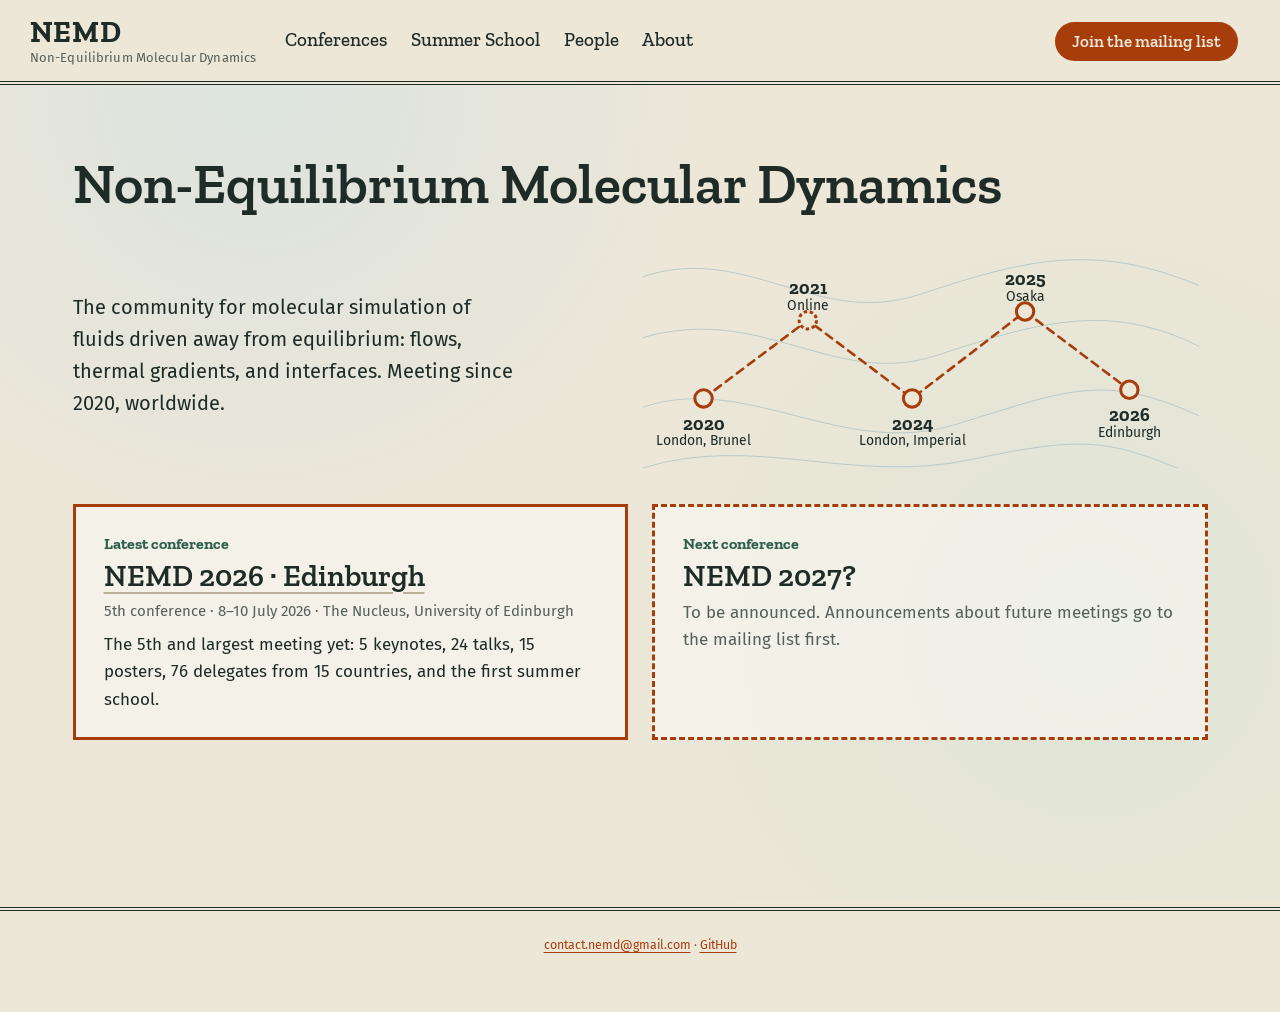
==== commit cec91ea5: "deploy: ed492b09f1c90241c3473eac3033d66d2c64c7aa" ====
--- a/index.html
+++ b/index.html
@@ -37,12 +37,11 @@
 <script src="site_libs/quarto-html/tabsets/tabsets.js" type="module"></script>
 <script src="site_libs/quarto-html/popper.min.js"></script>
 <script src="site_libs/quarto-html/tippy.umd.min.js"></script>
-<script src="site_libs/quarto-html/anchor.min.js"></script>
 <link href="site_libs/quarto-html/tippy.css" rel="stylesheet">
 <link href="site_libs/quarto-html/quarto-syntax-highlighting-64a204ab8560d761af7679ceaba22944.css" rel="stylesheet" id="quarto-text-highlighting-styles">
 <script src="site_libs/bootstrap/bootstrap.min.js"></script>
 <link href="site_libs/bootstrap/bootstrap-icons.css" rel="stylesheet">
-<link href="site_libs/bootstrap/bootstrap-40f6abe3b4c118ce57032e01e33312db.min.css" rel="stylesheet" append-hash="true" id="quarto-bootstrap" data-mode="light">
+<link href="site_libs/bootstrap/bootstrap-c4d3e0078a890bf3a79e9e11db7ee5ef.min.css" rel="stylesheet" append-hash="true" id="quarto-bootstrap" data-mode="light">
 <script id="quarto-search-options" type="application/json">{
   "language": {
     "search-no-results-text": "No results",
@@ -59,8 +58,9 @@
   }
 }</script>
 <link rel="preconnect" href="https://fonts.googleapis.com">
-<link href="https://fonts.googleapis.com/css2?family=Fraunces:opsz,wght@9..144,400..600&amp;family=Inter:wght@300..700&amp;display=swap" rel="stylesheet">
-<meta name="theme-color" content="#0c1420">
+<link href="https://fonts.googleapis.com/css2?family=Zilla+Slab:ital,wght@0,400;0,500;0,600;0,700;1,400&amp;family=Fira+Sans:ital,wght@0,400;0,500;0,600;1,400&amp;display=swap" rel="stylesheet">
+<meta name="theme-color" content="#ede7d8">
+<script>document.addEventListener('DOMContentLoaded',function(){var a=document.createElement('a');a.className='skip-link';a.href='#quarto-document-content';a.textContent='Skip to content';document.body.insertBefore(a,document.body.firstChild);});</script>
 
 
 <link rel="stylesheet" href="styles.css">
@@ -74,7 +74,7 @@
       <div class="navbar-container container-fluid">
       <div class="navbar-brand-container mx-auto">
     <a class="navbar-brand" href="./index.html">
-    <span class="navbar-title">Non-Equilibrium Molecular Dynamics</span>
+    <span class="navbar-title">NEMD</span>
     </a>
   </div>
           <button class="navbar-toggler" type="button" data-bs-toggle="collapse" data-bs-target="#navbarCollapse" aria-controls="navbarCollapse" role="menu" aria-expanded="false" aria-label="Toggle navigation" onclick="if (window.quartoToggleHeadroom) { window.quartoToggleHeadroom(); }">
@@ -99,6 +99,12 @@
 <span class="menu-text">About</span></a>
   </li>  
 </ul>
+            <ul class="navbar-nav navbar-nav-scroll ms-auto">
+  <li class="nav-item">
+    <a class="nav-link" href="mailto:contact.nemd@gmail.com?subject=subscribe"> 
+<span class="menu-text">Join the mailing list</span></a>
+  </li>  
+</ul>
           </div> <!-- /navcollapse -->
             <div class="quarto-navbar-tools">
 </div>
@@ -111,59 +117,76 @@
 <!-- margin-sidebar -->
     
 <!-- main -->
-<main class="content column-page" id="quarto-document-content"><header id="title-block-header" class="quarto-title-block"></header>
-
-
-
-
-<section class="hero-photo">
-  <div class="overlay"></div>
-  <div class="hero-text">
-    <div class="hero-h1">Non-Equilibrium Molecular Dynamics</div>
-    <p class="def">The community for molecular simulation of fluids driven away from equilibrium: flows, thermal gradients, and interfaces. Meeting since 2020, worldwide.</p>
+<main class="content column-page" id="quarto-document-content">
+
+<header id="title-block-header" class="quarto-title-block default">
+<div class="quarto-title">
+<h1 class="title">Non-Equilibrium Molecular Dynamics</h1>
+</div>
+
+
+
+<div class="quarto-title-meta column-page">
+
+    
+  
+    
   </div>
-  <img class="hero-img" src="images/hero-2026.jpg" alt="Group photo of the NEMD 2026 conference delegates in Edinburgh">
-  <span class="caption">NEMD 2026, Edinburgh</span>
+  
+
+
+</header>
+
+
+<div class="wrap">
+<section class="hero">
+  <div>
+    <p class="lede">The community for molecular simulation of fluids driven away from equilibrium: flows, thermal gradients, and interfaces. Meeting since 2020, worldwide.</p>
+  </div>
+
+  <nav class="series-map" aria-label="The conference series">
+    <svg class="route" viewbox="-10 20 660 260">
+      <path class="contour" d="M0 60 C 120 20, 200 120, 320 80 S 520 20, 640 70"></path>
+      <path class="contour" d="M0 130 C 140 90, 220 190, 340 150 S 540 90, 640 140"></path>
+      <path class="contour" d="M0 210 C 120 170, 230 270, 360 230 S 530 170, 640 220"></path>
+      <path class="contour" d="M0 280 C 130 240, 240 300, 380 270 S 540 250, 640 290"></path>
+      <path class="line" d="M70 200 L190 110 L310 200 L440 100 L560 190"></path>
+      <a href="conferences/nemd-2020.html" aria-label="NEMD 2020, Brunel University London"><circle class="hit" cx="70" cy="200" r="24"></circle><circle class="node" cx="70" cy="200" r="10"></circle><text class="yr" x="70" y="236" text-anchor="middle">2020</text><text class="pl" x="70" y="254" text-anchor="middle">London, Brunel</text></a>
+      <a href="conferences/nemd-2021.html" aria-label="NEMD 2021, online"><circle class="hit" cx="190" cy="110" r="24"></circle><circle class="node virtual" cx="190" cy="110" r="10"></circle><text class="yr" x="190" y="80" text-anchor="middle">2021</text><text class="pl" x="190" y="98" text-anchor="middle">Online</text></a>
+      <a href="conferences/nemd-2024.html" aria-label="NEMD 2024, Imperial College London"><circle class="hit" cx="310" cy="200" r="24"></circle><circle class="node" cx="310" cy="200" r="10"></circle><text class="yr" x="310" y="236" text-anchor="middle">2024</text><text class="pl" x="310" y="254" text-anchor="middle">London, Imperial</text></a>
+      <a href="conferences/nemd-2025.html" aria-label="NEMD 2025, Osaka"><circle class="hit" cx="440" cy="100" r="24"></circle><circle class="node" cx="440" cy="100" r="10"></circle><text class="yr" x="440" y="70" text-anchor="middle">2025</text><text class="pl" x="440" y="88" text-anchor="middle">Osaka</text></a>
+      <a href="conferences/nemd-2026.html" aria-label="NEMD 2026, Edinburgh"><circle class="hit" cx="560" cy="190" r="24"></circle><circle class="node" cx="560" cy="190" r="10"></circle><text class="yr" x="560" y="226" text-anchor="middle">2026</text><text class="pl" x="560" y="244" text-anchor="middle">Edinburgh</text></a>
+    </svg>
+    <ol class="series-list">
+      <li><a href="conferences/nemd-2020.html"><b>NEMD 2020</b> London, Brunel</a></li>
+      <li class="virtual"><a href="conferences/nemd-2021.html"><b>NEMD 2021</b> Online</a></li>
+      <li><a href="conferences/nemd-2024.html"><b>NEMD 2024</b> London, Imperial</a></li>
+      <li><a href="conferences/nemd-2025.html"><b>NEMD 2025</b> Osaka</a></li>
+      <li><a href="conferences/nemd-2026.html"><b>NEMD 2026</b> Edinburgh</a></li>
+    </ol>
+  </nav>
 </section>
 
-<div class="ticker">
-  <div class="t"><span class="n">5</span><span class="l">conferences</span></div>
-  <div class="t"><span class="n">2</span><span class="l">continents</span></div>
-  <div class="t"><span class="n">76</span><span class="l">delegates in 2026</span></div>
-  <div class="t"><span class="n">15</span><span class="l">countries</span></div>
-  <div class="t"><span class="n">2026</span><span class="l">first summer school</span></div>
+<div class="homecards">
+<section class="latestconf">
+  <div class="kick">Latest conference</div>
+  <h2><a href="conferences/nemd-2026.html">NEMD 2026 · Edinburgh</a></h2>
+  <p class="meta">5th conference · 8–10 July 2026 · The Nucleus, University of Edinburgh</p>
+  <p>The 5th and largest meeting yet: 5 keynotes, 24 talks, 15 posters, 76 delegates from 15 countries, and the first summer school.</p>
+</section>
+<section class="nextconf">
+  <div class="kick">Next conference</div>
+  <h2>NEMD 2027?</h2>
+  <p>To be announced. Announcements about future meetings go to the mailing list first.</p>
+</section>
 </div>
-
-<section class="series">
-  <div class="kicker">The series</div>
-  <div class="rail">
-    <div class="tl-row"><span class="yr">2020</span><span class="what"><a href="conferences/nemd-2020.html">1st meeting, Brunel University London</a>: the series starts under the UK Fluids Network special interest group</span></div>
-    <div class="tl-row"><span class="yr">2021</span><span class="what"><a href="conferences/nemd-2021.html">2nd meeting, online</a>, with full recordings</span></div>
-    <div class="tl-row"><span class="yr">2024</span><span class="what"><a href="conferences/nemd-2024.html">3rd conference, Imperial College London</a></span></div>
-    <div class="tl-row"><span class="yr">2025</span><span class="what"><a href="conferences/nemd-2025.html">4th conference, Osaka</a>: the first outside the UK</span></div>
-    <div class="tl-row"><span class="yr">2026</span><span class="what"><a href="conferences/nemd-2026.html">5th conference, Edinburgh</a>: the largest yet, and the first with a <a href="summer-school.html">summer school</a></span></div>
-    <div class="tl-row future"><span class="yr">Next</span><span class="what">To be announced; the mailing list hears first</span></div>
-  </div>
-</section>
-
-<section class="band-light">
-  <h2 class="anchored">Stay in touch</h2>
-  <p>Announcements about future meetings go to the mailing list first. To join, email contact.nemd@gmail.com with the subject line "subscribe".</p>
-  <a class="cta" href="mailto:contact.nemd@gmail.com?subject=subscribe">Join the mailing list</a>
-</section>
+</div>
 
 
 
 </main> <!-- /main -->
 <script id="quarto-html-after-body" type="application/javascript">
   window.document.addEventListener("DOMContentLoaded", function (event) {
-    const icon = "";
-    const anchorJS = new window.AnchorJS();
-    anchorJS.options = {
-      placement: 'right',
-      icon: icon
-    };
-    anchorJS.add('.anchored');
     const isCodeAnnotation = (el) => {
       for (const clz of el.classList) {
         if (clz.startsWith('code-annotation-')) {                     
@@ -567,7 +590,7 @@
       &nbsp;
     </div>   
     <div class="nav-footer-center">
-<p><a href="mailto:contact.nemd@gmail.com">contact.nemd@gmail.com</a> · <a href="https://github.com/Non-Equilibrium-Molecular-Dynamics">GitHub</a> · <a href="mailto:contact.nemd@gmail.com?subject=subscribe">Join the mailing list</a></p>
+<p><a href="mailto:contact.nemd@gmail.com">contact.nemd@gmail.com</a> · <a href="https://github.com/Non-Equilibrium-Molecular-Dynamics">GitHub</a></p>
 </div>
     <div class="nav-footer-right">
       &nbsp;
--- a/styles.css
+++ b/styles.css
@@ -1,325 +1,178 @@
 /* ============================================
    Non-Equilibrium Molecular Dynamics
-   Dark molecular identity
+   Map-paper identity: Zilla Slab headings, Fira Sans text
    ============================================ */
 
 :root {
-  --bg: #0c1420;
-  --bg-deep: #080e18;
-  --surface: #101b2c;
-  --line: #1c3350;
-  --ink-bright: #f1f5f9;
-  --ink: #cbd5e1;
-  --ink-dim: #8ba3bd;
-  --ink-faint: #5b7590;
-  --cyan: #38cfdf;
-  --cyan-bright: #7ee7f2;
-  --glow: rgba(56, 207, 223, 0.55);
+  --paper: #ede7d8;
+  --print: #fbf9f4;
+  --ink: #1e2b26;
+  --muted: #55605a;
+  --orange: #a83d0c;
+  --green: #2d5f4a;
+  --wash: #d5e3d5;
+  --rule: #b9b09a;
+  --slab: 'Zilla Slab', Georgia, serif;
+  --sans: 'Fira Sans', system-ui, sans-serif;
+  --bs-body-bg: var(--paper);
+  --bs-body-color: var(--ink);
+  --bs-body-font-family: var(--sans);
+  --bs-link-color: var(--orange);
+  --bs-link-color-rgb: 168, 61, 12;
+  --bs-link-hover-color: var(--ink);
+  --bs-link-hover-color-rgb: 30, 43, 38;
 }
 
 body {
-  font-family: 'Inter', -apple-system, BlinkMacSystemFont, sans-serif;
-  font-size: 1.02rem;
-  line-height: 1.7;
+  background: var(--paper);
   color: var(--ink);
-  background: var(--bg);
+  font-family: var(--sans);
+  font-size: 17px;
+  line-height: 1.6;
+  background-image: radial-gradient(circle at 20% 10%, rgba(207, 224, 228, 0.55) 0, rgba(207, 224, 228, 0) 38%),
+                    radial-gradient(circle at 85% 70%, rgba(213, 227, 213, 0.6) 0, rgba(213, 227, 213, 0) 40%);
+  background-attachment: fixed;
+}
+a { color: var(--orange); text-decoration: underline; text-decoration-thickness: 1px; text-underline-offset: 3px; }
+a:hover { color: var(--ink); }
+a:focus-visible { outline: 3px solid var(--orange); outline-offset: 3px; border-radius: 2px; }
+h1, h2, h3, h4, .title { font-family: var(--slab); font-weight: 600; color: var(--ink); line-height: 1.15; letter-spacing: 0; }
+img { max-width: 100%; height: auto; }
+
+.skip-link { position: absolute; left: -9999px; top: 0; z-index: 2000; background: var(--ink); color: var(--paper); padding: 8px 14px; }
+.skip-link:focus { left: 12px; top: 12px; }
+
+/* ===== Navbar (Quarto's own, restyled) ===== */
+#quarto-header, .navbar { background: var(--paper) !important; }
+.navbar { border-bottom: 4px double var(--ink); padding: 0.7rem 2rem; }
+.navbar-brand, .navbar-title { font-family: var(--slab); font-weight: 700; font-size: 30px; line-height: 1; color: var(--ink) !important; letter-spacing: 0.02em; }
+.navbar-brand { display: flex; flex-direction: column; align-items: flex-start; gap: 4px; }
+.navbar-brand::after { content: "Non-Equilibrium Molecular Dynamics"; font-family: var(--sans); font-weight: 400; font-size: 13px; line-height: 1; letter-spacing: 0.01em; color: var(--muted); }
+.navbar-nav .nav-link { font-family: var(--slab); font-size: 19px; font-weight: 500; color: var(--ink) !important; padding: 0.2rem 0 !important; margin: 0 0.7rem; border-bottom: 2px solid transparent; }
+.navbar-nav .nav-link:hover, .navbar-nav .nav-link.active { border-bottom-color: var(--orange); }
+.navbar-nav .nav-link[href^="mailto"] { background: var(--orange); color: var(--paper) !important; border: 0; border-radius: 999px; padding: 0.35rem 1rem !important; font-weight: 600; font-size: 17px; }
+.navbar-nav .nav-link[href^="mailto"]:hover { background: var(--ink); }
+.navbar-nav .nav-link:focus-visible { outline: 3px solid var(--orange); outline-offset: 3px; }
+
+/* ===== Page frame ===== */
+#quarto-content { padding-top: 0 !important; }
+.wrap { max-width: 1240px; margin: 0 auto; }
+.quarto-title-block .quarto-title h1.title { font-size: clamp(38px, 4.4vw, 58px); margin: 2.2rem 0 0.6rem; }
+main.content h2 { font-size: 30px; margin-top: 2.2rem; }
+main.content h3 { font-size: 23px; }
+main.content { margin-bottom: 3rem; }
+main.content ul { padding-left: 1.2rem; }
+main.content li { margin-bottom: 0.35rem; }
+
+/* ===== Home: title and the series drawing ===== */
+.hero { display: grid; grid-template-columns: 1fr 1.1fr; gap: 40px; align-items: center; padding: 8px 0 36px; }
+.hero .lede { font-size: 20px; margin: 0; max-width: 40ch; }
+.route { width: 100%; height: auto; display: block; }
+.route .contour { fill: none; stroke: #9fb9bf; stroke-width: 1; opacity: 0.7; }
+.route .line { fill: none; stroke: var(--orange); stroke-width: 3; stroke-dasharray: 9 7; stroke-linecap: round; }
+.route a { text-decoration: none; }
+.route .hit { fill: transparent; }
+.route .node { fill: var(--paper); stroke: var(--orange); stroke-width: 3.5; transition: stroke-width 0.15s; }
+.route .node.virtual { stroke-dasharray: 4 3; }
+.route .yr { font-family: var(--slab); font-weight: 700; font-size: 21px; fill: var(--ink); }
+.route .pl { font-family: var(--sans); font-size: 16px; fill: var(--ink); }
+.route a:hover .node, .route a:focus-visible .node { stroke-width: 6; fill: var(--print); }
+.route a:hover .yr, .route a:focus-visible .yr { fill: var(--orange); }
+.route a:focus-visible { outline: none; }
+.route a:focus-visible .hit { stroke: var(--orange); stroke-width: 2; stroke-dasharray: 3 3; }
+.series-list { display: none; }
+
+/* ===== Latest and next conference ===== */
+.homecards { display: grid; grid-template-columns: 1fr 1fr; gap: 24px; margin-bottom: 56px; }
+.latestconf, .nextconf { padding: 24px 28px; background: rgba(251, 249, 244, 0.6); }
+.latestconf { border: 3px solid var(--orange); }
+.nextconf { border: 3px dashed var(--orange); }
+.homecards .kick { font-family: var(--slab); font-weight: 700; color: var(--green); font-size: 16px; }
+main.content .homecards h2 { font-size: 30px; margin: 2px 0 6px; border: 0; padding: 0; }
+.latestconf h2 a { font-weight: 600; color: var(--ink); text-decoration: underline; text-decoration-color: var(--rule); text-decoration-thickness: 2px; text-underline-offset: 6px; }
+.latestconf h2 a:hover { color: var(--orange); text-decoration-color: var(--orange); }
+.homecards .meta { font-size: 15px; color: var(--muted); margin: 0 0 8px; }
+.homecards p { margin: 0; }
+.nextconf p { color: var(--muted); }
+
+/* ===== Conference series index ===== */
+.intro { font-size: 19px; max-width: 62ch; color: var(--muted); margin: 0 0 1.4rem; }
+.confs { list-style: none; margin: 0 0 3rem; padding: 0; position: relative; }
+.confs::before { content: ""; position: absolute; left: 27px; top: 34px; bottom: 34px; border-left: 3px dashed var(--orange); }
+.conf { display: grid; grid-template-columns: 56px 1fr 380px; gap: 12px 24px; align-items: start; padding: 28px 0; position: relative; }
+.conf .mk { width: 56px; height: 56px; border-radius: 50%; background: var(--orange); color: var(--paper); display: grid; place-items: center; font: 700 24px var(--slab); position: relative; z-index: 1; box-shadow: 0 0 0 5px var(--paper); }
+.conf.virtual .mk { background: var(--paper); color: var(--orange); border: 3px dashed var(--orange); }
+main.content .conf h2 { font-size: 30px; margin: 6px 0 0; }
+.conf h2 a { font-weight: 600; color: var(--ink); text-decoration: underline; text-decoration-color: var(--rule); text-decoration-thickness: 2px; text-underline-offset: 6px; }
+.conf h2 a:hover { color: var(--orange); text-decoration-color: var(--orange); }
+.conf .meta { font-size: 15px; color: var(--muted); margin: 4px 0 8px; }
+.conf p { margin-bottom: 0.6em; max-width: 62ch; }
+.conf .more { font-size: 15px; }
+
+/* Photos as mounted prints; never cropped */
+.print { background: var(--print); padding: 8px 8px 0; margin: 0; box-shadow: 0 1px 2px rgba(30, 43, 38, 0.25), 0 6px 18px rgba(30, 43, 38, 0.12); transform: rotate(-1deg); }
+.print img { width: 100%; display: block; }
+.print figcaption { font-family: var(--slab); font-size: 14px; color: var(--muted); padding: 6px 2px 8px; }
+.print:not(:has(figcaption)) { padding-bottom: 8px; }
+.conf:nth-child(even) .print { transform: rotate(1deg); }
+
+/* ===== Conference, summer school pages ===== */
+.event-meta { font-family: var(--slab); font-size: 18px; color: var(--muted); margin: -0.2rem 0 1.4rem; }
+.event-photo { background: var(--print); padding: 8px; margin: 1.6rem 0 0.2rem; box-shadow: 0 1px 2px rgba(30, 43, 38, 0.25), 0 6px 18px rgba(30, 43, 38, 0.12); transform: rotate(-0.6deg); }
+.event-photo img { width: 100%; display: block; }
+.photo-credit { font-family: var(--slab); font-size: 14px; color: var(--muted); margin: 0.6rem 0 1.6rem; }
+
+/* ===== People ===== */
+.panels { display: grid; grid-template-columns: repeat(2, 1fr); gap: 24px; margin: 1rem 0 2rem; align-items: start; }
+.panel { background: var(--print); border: 1px solid var(--rule); padding: 20px 24px 12px; }
+main.content .panel h2 { font-size: 26px; margin: 0 0 12px; padding-bottom: 10px; border-bottom: 4px double var(--ink); }
+.person { margin: 0; padding: 10px 0; border-bottom: 1px solid var(--rule); }
+.person:last-child { border-bottom: 0; }
+.person .name { font-family: var(--slab); font-weight: 600; font-size: 20px; color: var(--ink); text-decoration: underline; text-decoration-color: var(--rule); text-decoration-thickness: 2px; text-underline-offset: 5px; }
+.person .name:hover { color: var(--orange); text-decoration-color: var(--orange); }
+.person .aff { color: var(--muted); font-size: 15px; }
+
+/* ===== Footer ===== */
+.nav-footer { border-top: 4px double var(--ink); background: transparent; color: var(--muted); font-size: 15px; padding: 1.4rem 1rem 2.4rem; }
+.nav-footer a { color: var(--orange); }
+
+/* ===== Narrower screens ===== */
+@media (max-width: 1000px) {
+  .hero { grid-template-columns: 1fr; }
+  .conf { grid-template-columns: 56px 1fr; }
+  .conf .print { grid-column: 2; max-width: 460px; }
+  .panels { grid-template-columns: 1fr; }
+}
+@media (max-width: 991.98px) {
+  .navbar-nav .nav-link { margin: 0.3rem 0; display: inline-block; }
+  .navbar-nav .nav-link[href^="mailto"] { margin-top: 0.5rem; }
+}
+@media (max-width: 760px) {
+  body { font-size: 16px; }
+  .navbar { padding: 0.6rem 1rem; }
+  .navbar-brand, .navbar-title { font-size: 26px; }
+  .navbar-brand::after { display: none; }
+  .hero { padding: 28px 0 20px; gap: 22px; }
+  .hero .lede { font-size: 18px; }
+  /* Phones: the drawing becomes a readable list of the same meetings */
+  .route { display: none; }
+  .series-list { display: block; list-style: none; margin: 0; padding: 0 0 0 22px; border-left: 3px dashed var(--orange); }
+  .series-list li { position: relative; margin: 0 0 12px; }
+  .series-list li::before { content: ""; position: absolute; left: -33px; top: 0.45em; width: 18px; height: 18px; border-radius: 50%; background: var(--paper); border: 3px solid var(--orange); }
+  .series-list li.virtual::before { border-style: dashed; }
+  .series-list a { display: block; padding: 4px 0; font-size: 17px; color: var(--ink); text-decoration: none; }
+  .series-list b { font-family: var(--slab); font-weight: 700; margin-right: 8px; }
+  .homecards { grid-template-columns: 1fr; gap: 16px; margin-bottom: 36px; }
+  .latestconf, .nextconf { padding: 18px; }
+  .confs::before { left: 17px; }
+  .conf { grid-template-columns: 36px 1fr; gap: 8px 14px; padding: 18px 0; }
+  .conf .mk { width: 36px; height: 36px; font-size: 17px; }
+  main.content .conf h2 { font-size: 24px; margin-top: 2px; }
+  .conf .print { grid-column: 1 / -1; max-width: none; }
+  .intro { font-size: 17px; }
+  .panel { padding: 16px 16px 8px; }
 }
 
-h1, h2, h3, h4 {
-  font-family: 'Fraunces', serif;
-  font-weight: 500;
-  color: var(--ink-bright);
-  letter-spacing: -0.02em;
-}
-
-a { color: var(--cyan); text-decoration: none; }
-a:hover { color: var(--cyan-bright); }
-
-/* ===== Navbar ===== */
-.navbar {
-  padding: 0.9rem 2rem;
-  background: var(--bg-deep) !important;
-  border-bottom: 1px solid #16283e;
-}
-.navbar-brand, .navbar-title {
-  font-family: 'Fraunces', serif;
-  font-size: 1.2rem;
-  font-weight: 600;
-  color: white !important;
-}
-.navbar-nav .nav-link {
-  text-transform: uppercase;
-  font-size: 0.8rem;
-  font-weight: 600;
-  letter-spacing: 0.1em;
-  color: rgba(255, 255, 255, 0.85) !important;
-}
-.navbar-nav .nav-link:hover { color: var(--cyan-bright) !important; }
-.navbar-toggler-icon { filter: invert(1); }
-
-/* ===== Photo hero (home) ===== */
-.hero-photo {
-  position: relative;
-  width: 100%;
-}
-.hero-photo img.hero-img {
-  display: block;
-  width: 100%;
-  height: auto;
-}
-.hero-photo .overlay {
-  position: absolute;
-  inset: 0;
-  background: linear-gradient(180deg, rgba(5, 10, 18, 0.85) 0%,
-              rgba(5, 10, 18, 0.5) 26%, rgba(5, 10, 18, 0) 46%);
-}
-.hero-photo .hero-text {
-  position: absolute;
-  top: 0;
-  left: 0;
-  right: 0;
-  padding: 2.4rem 3rem 0;
-  z-index: 2;
-  display: flex;
-  flex-wrap: wrap;
-  align-items: baseline;
-  gap: 0.4rem 2.4rem;
-}
-.hero-photo .hero-h1 {
-  font-family: 'Fraunces', serif;
-  font-weight: 500;
-  letter-spacing: -0.02em;
-  color: #fff;
-  font-size: 2.7rem;
-  line-height: 1.08;
-  margin: 0;
-  max-width: 17ch;
-  text-shadow: 0 2px 16px rgba(0, 0, 0, 0.45);
-}
-.hero-photo .def {
-  color: rgba(255, 255, 255, 0.94);
-  font-size: 1.12rem;
-  font-weight: 300;
-  max-width: 48ch;
-  line-height: 1.55;
-  text-shadow: 0 1px 10px rgba(0, 0, 0, 0.5);
-  margin: 0.4rem 0 0;
-}
-.hero-photo .caption {
-  position: absolute;
-  right: 1rem;
-  bottom: 0.7rem;
-  z-index: 2;
-  color: rgba(255, 255, 255, 0.85);
-  background: rgba(5, 10, 18, 0.6);
-  border-radius: 6px;
-  padding: 0.15rem 0.6rem;
-  font-size: 0.75rem;
-  letter-spacing: 0.06em;
-}
-
-/* Mobile: title block above the photo, image never cropped */
-@media (max-width: 820px) {
-  .hero-photo .overlay { display: none; }
-  .hero-photo .hero-text {
-    position: static;
-    background: var(--bg-deep);
-    padding: 2rem 1.5rem;
-    display: block;
-  }
-  .hero-photo .hero-h1 { font-size: 1.9rem; max-width: none; }
-  .hero-photo .def { max-width: none; }
-}
-
-/* ===== Stat ticker ===== */
-.ticker {
-  background: var(--bg-deep);
-  border-top: 1px solid #16283e;
-  border-bottom: 1px solid #16283e;
-  color: #fff;
-  display: flex;
-  justify-content: center;
-  flex-wrap: wrap;
-  padding: 1.05rem 1.5rem;
-}
-.ticker .t {
-  padding: 0.2rem 1.7rem;
-  text-align: center;
-  border-right: 1px solid rgba(255, 255, 255, 0.12);
-}
-.ticker .t:last-child { border-right: 0; }
-.ticker .n {
-  font: 600 1.3rem 'Fraunces', serif;
-  color: var(--cyan);
-  text-shadow: 0 0 14px var(--glow);
-  display: block;
-  line-height: 1.15;
-}
-.ticker .l {
-  font-size: 0.7rem;
-  text-transform: uppercase;
-  letter-spacing: 0.1em;
-  color: #7c93ad;
-}
-
-/* ===== Series timeline (particle field) ===== */
-.series {
-  max-width: 900px;
-  margin: 0 auto;
-  padding: 3.6rem 1.5rem 3rem;
-  background-image: radial-gradient(rgba(56, 207, 223, 0.07) 1px, transparent 1px);
-  background-size: 24px 24px;
-}
-.series .kicker {
-  font: 600 0.82rem 'Inter', sans-serif;
-  text-transform: uppercase;
-  letter-spacing: 0.16em;
-  color: var(--ink-faint);
-  margin-bottom: 1.6rem;
-}
-.rail {
-  display: flex;
-  flex-direction: column;
-  gap: 1.05rem;
-  border-left: 2px solid var(--line);
-  padding-left: 1.6rem;
-}
-.tl-row {
-  display: flex;
-  gap: 1.2rem;
-  align-items: baseline;
-  position: relative;
-}
-.tl-row::before {
-  content: "";
-  position: absolute;
-  left: -1.95rem;
-  top: 0.42em;
-  width: 9px;
-  height: 9px;
-  border-radius: 50%;
-  background: var(--cyan);
-  box-shadow: 0 0 10px rgba(56, 207, 223, 0.7);
-}
-.tl-row.future::before { background: var(--bg); border: 2px solid var(--cyan); }
-.tl-row .yr {
-  font: 600 1.1rem 'Fraunces', serif;
-  color: var(--ink-bright);
-  min-width: 3.2rem;
-}
-.tl-row .what { color: var(--ink-dim); }
-.tl-row .what a { font-weight: 500; }
-
-/* ===== Bands ===== */
-.band-light {
-  background: var(--surface);
-  border-top: 1px solid var(--line);
-  border-bottom: 1px solid var(--line);
-  padding: 3.2rem 1.5rem;
-  text-align: center;
-}
-.band-light h2 { font-size: 1.55rem; margin-bottom: 0.7rem; border: 0; }
-.band-light p { max-width: 680px; margin: 0 auto; color: var(--ink-dim); }
-.band-light .cta {
-  display: inline-block;
-  margin-top: 1.4rem;
-  padding: 0.8rem 2.1rem;
-  background: var(--cyan);
-  color: #06121f;
-  font: 600 0.88rem 'Inter', sans-serif;
-  text-transform: uppercase;
-  letter-spacing: 0.1em;
-  border-radius: 50px;
-}
-.band-light .cta:hover { background: var(--cyan-bright); color: #06121f; }
-.join-line {
-  text-align: center;
-  padding: 2.4rem 1.5rem;
-  color: var(--ink-dim);
-}
-
-/* ===== Event pages ===== */
-.event-meta {
-  font: 600 0.85rem 'Inter', sans-serif;
-  text-transform: uppercase;
-  letter-spacing: 0.12em;
-  color: var(--cyan);
-  margin: -0.4rem 0 1.4rem;
-}
-.event-photo img {
-  width: 100%;
-  border-radius: 10px;
-  border: 1px solid rgba(255, 255, 255, 0.08);
-  box-shadow: 0 12px 34px rgba(0, 0, 0, 0.5);
-  margin: 1.2rem 0;
-}
-.photo-credit { font-size: 0.8rem; color: var(--ink-faint); margin-top: -0.8rem; }
-
-/* ===== Conference list: one full-width panel per meeting ===== */
-.ed-grid {
-  display: flex;
-  flex-direction: column;
-  gap: 1.3rem;
-  margin-top: 1.6rem;
-}
-.ed-card {
-  display: grid;
-  grid-template-columns: 300px 1fr;
-  border: 1px solid var(--line);
-  border-radius: 12px;
-  overflow: hidden;
-  box-shadow: 0 2px 14px rgba(0, 0, 0, 0.35);
-  background: var(--surface);
-  transition: transform 0.2s ease, box-shadow 0.2s ease, border-color 0.2s ease;
-}
-.ed-card:hover {
-  transform: translateY(-3px);
-  box-shadow: 0 12px 30px rgba(0, 0, 0, 0.55);
-  border-color: #2a4a6e;
-}
-.ed-card .img {
-  min-height: 168px;
-  height: 100%;
-  background: linear-gradient(135deg, #16283e 0%, #0d5c6e 100%);
-  display: flex;
-  align-items: center;
-  justify-content: center;
-  color: var(--cyan-bright);
-  font-family: 'Fraunces', serif;
-  font-size: 1.9rem;
-  background-size: cover;
-  background-position: center;
-}
-.ed-card .body { padding: 1.15rem 1.5rem 1.2rem; align-self: center; }
-@media (max-width: 700px) {
-  .ed-card { grid-template-columns: 1fr; }
-  .ed-card .img { min-height: 150px; }
-}
-.ed-card .yr {
-  font: 600 0.75rem 'Inter', sans-serif;
-  text-transform: uppercase;
-  letter-spacing: 0.12em;
-  color: var(--cyan);
-}
-.ed-card h3 { font-size: 1.12rem; margin: 0.2rem 0 0.3rem; }
-.ed-card p { font-size: 0.87rem; color: var(--ink-dim); line-height: 1.55; margin: 0; }
-.ed-card a { color: inherit; }
-
-/* ===== People ===== */
-.person { margin-bottom: 0.35rem; }
-.person .name { font-weight: 600; color: var(--ink-bright); }
-.person .aff { color: var(--ink-dim); }
-
-/* ===== Footer ===== */
-.nav-footer {
-  background: var(--bg-deep);
-  border-top: 1px solid #16283e;
-  color: rgba(255, 255, 255, 0.85);
-  padding: 1.6rem 1rem;
-}
-.nav-footer a { color: var(--cyan); }
-
-/* Quarto tidy-ups */
-#quarto-content { padding-top: 0 !important; }
-.quarto-title-block .quarto-title h1 { margin-top: 1rem; }
-main.content { margin-bottom: 2rem; }
+/* Quarto marks this navbar dark; make the phone menu icon dark on the paper background */
+.navbar-toggler { border-color: var(--rule); }
+.navbar-toggler-icon { filter: invert(1) brightness(0.35); }
